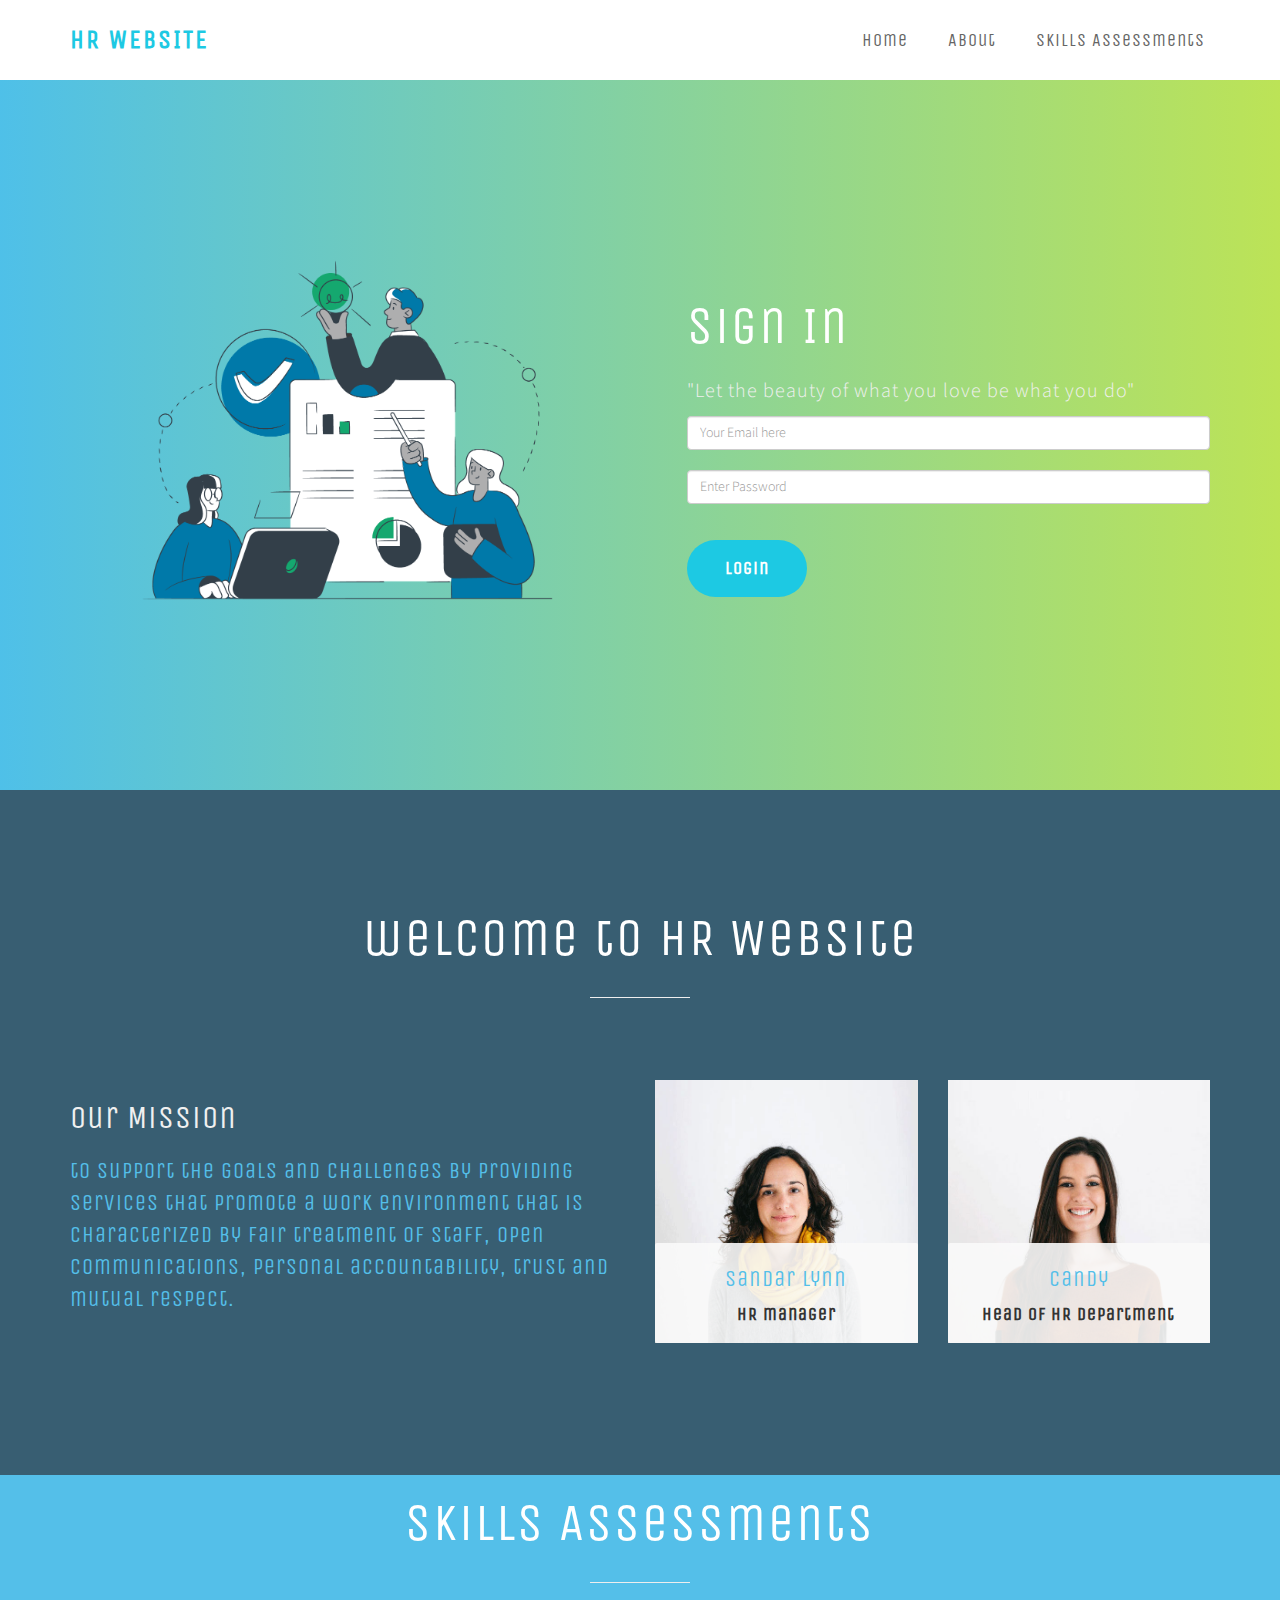
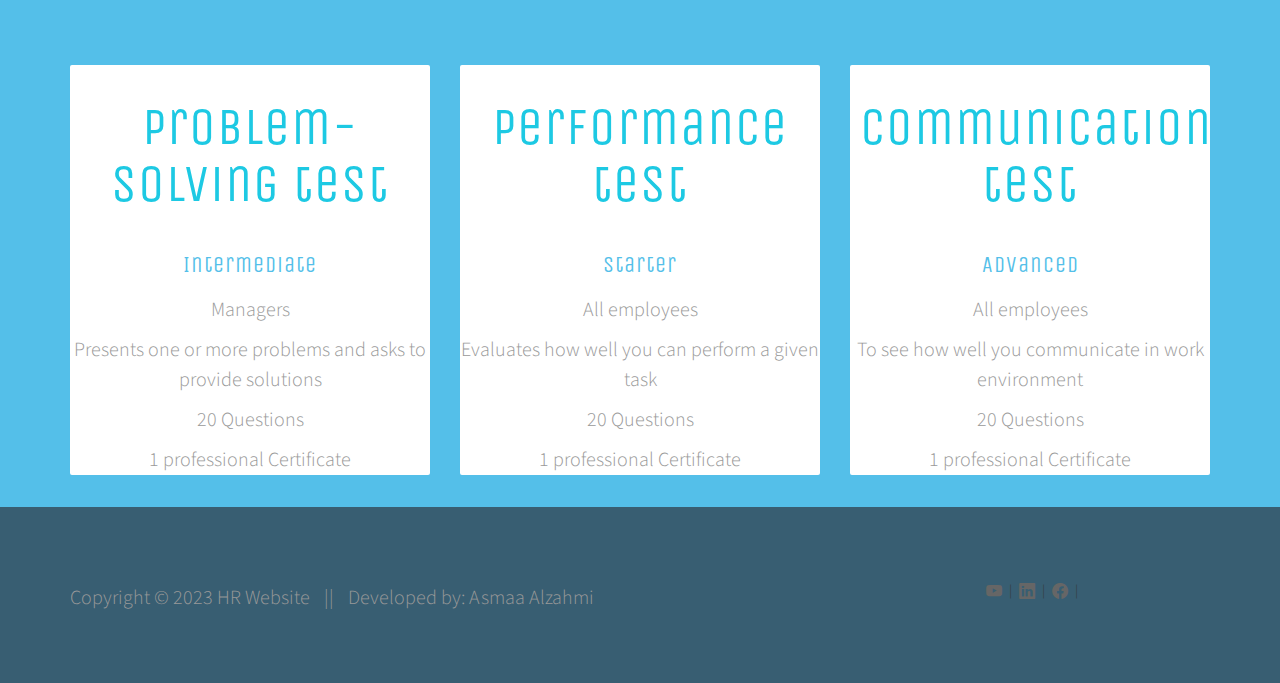
==== index.html @ 0853efd7 "Add files via upload" ====
<!DOCTYPE html>
<html lang="en">
<head>

    <meta charset="UTF-8">
    <meta http-equiv="X-UA-Compatible" content="IE=Edge">
    <meta name="description" content="">
    <meta name="keywords" content="">
    <meta name="author" content="">
    <meta name="viewport" content="width=device-width, initial-scale=1, maximum-scale=1">

    <title>Home</title>
    
    <link rel="stylesheet" href="css/bootstrap.min.css">
    <link rel="stylesheet" href="css/font-awesome.min.css">
    <link rel="stylesheet" href="https://cdn.jsdelivr.net/npm/bootstrap-icons@1.10.3/font/bootstrap-icons.css">

    <link rel="stylesheet" href="css/owl.theme.css">
    <link rel="stylesheet" href="css/owl.carousel.css">

    <link href='https://fonts.googleapis.com/css?family=Unica+One' rel='stylesheet' type='text/css'>
    <link href='https://fonts.googleapis.com/css?family=Source+Sans+Pro:400,300,700' rel='stylesheet' type='text/css'>
   
    <!-- Main css -->
    <link rel="stylesheet" href="css/style.css">

</head>
<body data-spy="scroll" data-target=".navbar-collapse" data-offset="50">


    <!-- PRE LOADER

    <div class="preloader">
        <div class="sk-spinner sk-spinner-pulse"></div>
    </div>
    -->
    <!-- Navigation Section -->

    <div class="navbar navbar-default navbar-fixed-top">
        <div class="container">

            <div class="navbar-header">
                <button class="navbar-toggle" data-toggle="collapse" data-target=".navbar-collapse">
                    <span class="icon icon-bar"></span>
                    <span class="icon icon-bar"></span>
                    <span class="icon icon-bar"></span>
                </button>
                <a href="index.html" class="navbar-brand"><span>HR</span> Website</a>
            </div>

            <div class="collapse navbar-collapse">
                <ul class="nav navbar-nav navbar-right">
                    <li><a href="#home" class="smoothScroll">Home</a></li>
                    <li><a href="#about" class="smoothScroll">About</a></li>
                    <li><a href="#skills" class="smoothScroll">Skills Assessments</a></li>
                    <!--   <li><a href="#screenshot" class="smoothScroll">FAQ</a></li> -->

                </ul>
            </div>

        </div>
    </div>


    <!-- Home Section -->

    <section id="home" class="main">
        <div class="overlay"></div>
        <div class="container">
            <div class="row">

                <div class="wow fadeInUp col-md-6 col-sm-5 col-xs-10 col-xs-offset-1 col-sm-offset-0" data-wow-delay="0.2s">
                    <img src="images/home-img.png" class="img-responsive" alt="Home">
                </div>

                <div class="col-md-6 col-sm-7 col-xs-12">
                    <div class="home-thumb">
                        <h1 class="wow fadeInUp" data-wow-delay="0.6s">Sign In</h1>

                        <p class="wow fadeInUp" data-wow-delay="0.8s">
                        <p class="wow fadeInUp" data-wow-delay="0.8s">"Let the beauty of what you love be what you do" </p>
                        <form action="#" method="post">
                            <input name="email" type="email" class="form-control" id="email" placeholder="Your Email here">
                            <br />
                            <input name="password" type="password" class="form-control" id="password" placeholder="Enter Password">
                        </form>
                        </p>

                        <a href="#pricing" class="wow fadeInUp section-btn btn btn-success smoothScroll" data-wow-delay="1s">Login</a>
                    </div>
                </div>




            </div>
        </div>
    </section>



    <!-- About Section -->

    <section id="about">
        <div class="container">
            <div class="row">

                <div class="col-md-12 col-sm-12">
                    <div class="wow bounceIn section-title">
                        <h1>welcome to HR Website</h1>
                        <hr>
                    </div>
                </div>

                <div class="wow fadeInUp col-md-6 col-sm-12" data-wow-delay="0.4s">
                    <h2>Our Mission</h2>
                    <h3 class="wow fadeInUp" data-wow-delay="0.8s">to support the goals and challenges by providing services that promote a work environment that is characterized by fair treatment of staff, open communications, personal accountability, trust and mutual respect.</h3>

                </div>

                <div class="wow fadeInUp col-md-3 col-sm-6" data-wow-delay="0.4s">
                    <div class="about-thumb">
                        <img src="images/team-img1.jpg" class="img-responsive" alt="Team">
                        <div class="about-overlay">
                            <h3>Sandar Lynn</h3>
                            <h4>HR manager</h4>
                            <ul class="social-icon">
                                <li><a href="#" class="fa fa-facebook"></a></li>
                                <li><a href="#" class="fa fa-instagram"></a></li>
                                <li><a href="#" class="fa fa-twitter"></a></li>
                            </ul>
                        </div>
                    </div>
                </div>

                <div class="wow fadeInUp col-md-3 col-sm-6" data-wow-delay="0.4s">
                    <div class="about-thumb">
                        <img src="images/team-img2.jpg" class="img-responsive" alt="Team">
                        <div class="about-overlay">
                            <h3>Candy </h3>
                            <h4>Head of HR Department</h4>
                            <ul class="social-icon">
                                <li><a href="#" class="fa fa-pinterest"></a></li>
                                <li><a href="#" class="fa fa-behance"></a></li>
                                <li><a href="#" class="fa fa-google-plus"></a></li>
                            </ul>
                        </div>
                    </div>
                </div>

            </div>
        </div>
    </section>
    <!--


                   <!-- Divider Section -->
    <!--
                   <section id="divider">
                       <div class="container">
                           <div class="row">

                               <div class="col-md-offset-2 col-md-8 col-sm-12">
                                   <h2 class="wow fadeInUp" data-wow-delay="0.4s">lorem</h2>
                                   <a href="#screenshot" class="wow fadeInUp section-btn btn btn-success smoothScroll" data-wow-delay="0.8s">Learn More</a>
                               </div>

                           </div>
                       </div>
                   </section>


        -->
    <!-- skills Section -->

    <section id="skills">
        <div class="container">
            <div class="row">

                <div class="col-md-12 col-sm-12">
                    <div class="section-title">
                        <h1>Skills Assessments</h1>
                        <hr>
                    </div>
                </div>

                <div class="wow fadeInUp col-md-4 col-sm-4" data-wow-delay="0.4s">
                    <div class="pricing-plan">
                        <div class="pricing-month">
                            <h2>Problem-solving test</h2>
                        </div>
                        <div class="pricing-title">
                            <h3>Intermediate</h3>
                        </div>
                        <p>Managers</p>
                        <p>Presents one or more problems and asks to provide solutions</p>
                        <p>20 Questions</p>
                        <p>1 professional Certificate</p>
                        <!-- <button class="btn btn-default section-btn">Register now</button> -->
                    </div>
                </div>

                <div class="wow fadeInUp col-md-4 col-sm-4" data-wow-delay="0.6s">
                    <div class="pricing-plan">
                        <div class="pricing-month">
                            <h2>Performance test</h2>
                        </div>
                        <div class="pricing-title">
                            <h3>Starter</h3>
                        </div>
                        <p>All employees</p>
                        <p>Evaluates how well you can perform a given task</p>
                        <p>20 Questions</p>
                        <p>1 professional Certificate</p>
                        <!-- <button class="btn btn-default section-btn">Register now</button> -->
                    </div>
                </div>

                <div class="wow fadeInUp col-md-4 col-sm-4" data-wow-delay="0.8s">
                    <div class="pricing-plan">
                        <div class="pricing-month">
                            <h2>Communication test</h2>
                        </div>
                        <div class="pricing-title">
                            <h3>Advanced</h3>
                        </div>
                        <p>All employees</p>
                        <p>To see how well you communicate in work environment</p>
                        <p>20 Questions</p>
                        <p>1 professional Certificate</p>
                        <!-- <button class="btn btn-default section-btn">Register now</button> -->
                    </div>
                </div>



            </div>
        </div>
    </section>



    <!-- Screenshot Section -->
    <!--
    <section id="screenshot">
        <div class="container">
            <div class="row">

                <div class="col-md-offset-2 col-md-8 col-sm-12">
                    <div class="section-title">
                        <h1>FAQ</h1>
                        <p class="wow fadeInUp" data-wow-delay="0.8s">Most Common Questions Asked By our Employees</p>
                    </div>
                </div>
         -->
    <!--
               <!-- Screenshot Owl Carousel -->
    <!--
                <div id="screenshot-carousel" class="owl-carousel">

                    <div class="item col-md-3 col-sm-3 wow fadeInUp" data-wow-delay="0.9s">
                        <div class="pricing-plan">
                            <div class="pricing-month">
                                <h2>Register in Self Assessment</h2>
                            </div>
                            <div class="pricing-title">
                                <h3>How I can register in Self Assessments?</h3>
                            </div>
                            <p>This can be done by sign in then register the course by ...</p>
                            <br />
                            <br />
                            <br />
                            <button class="btn btn-default section-btn">Read More</button>
                        </div>
                    </div>

                    <div class="item col-md-3 col-sm-3 wow fadeInUp" data-wow-delay="0.9s">
                        <div class="pricing-plan">
                            <div class="pricing-month">
                                <h2>Register in Self Assessment</h2>
                            </div>
                            <div class="pricing-title">
                                <h3>Who can register in Self Assessments?</h3>
                            </div>
                            <p>The list of courses allowed for you can be shown once you ...</p>
                            <br />
                            <br />
                            <br />

                            <button class="btn btn-default section-btn">Read More</button>
                        </div>
                    </div>

                    <div class="item col-md-3 col-sm-3 wow fadeInUp" data-wow-delay="0.9s">
                        <div class="pricing-month">
                            <h2>Total of leaves in a year</h2>
                        </div>
                        <div class="pricing-title">
                            <h3>What is the total of leaves i can take? </h3>
                        </div>
                        <p> The total of leaves are 20 day in a year. you can check your ...</p>
                        <br />
                        <br />
                        <br />

                        <button class="btn btn-default section-btn">Read More</button>
                    </div>


                    <div class="item col-md-3 col-sm-3 wow fadeInUp" data-wow-delay="0.9s">
                        <div class="pricing-month">
                            <h2>Total of leaves in a year</h2>
                        </div>
                        <div class="pricing-title">
                            <h3>What is the total of leaves i can take? </h3>
                        </div>
                        <p> The total of leaves are 20 day in a year. you can check your ...</p>
                        <br />
                        <br />
                        <br />

                        <button class="btn btn-default section-btn">Read More</button>
                    </div>
                </div>
            </div>
        </div>


    </section>

         -->

    <!-- Footer Section -->

    <footer>
        <div class="container">
            <div class="row">

                <div class="col-md-8 col-sm-6">
                    <div class="wow fadeInUp footer-copyright" data-wow-delay="0.4s">
                        <p>
                            Copyright &copy; 2023 HR Website
                            <span>||</span>
                            Developed by: Asmaa Alzahmi</a>
                        </p>

                        
                    </div>
                </div>

               
                <div class="col-md-4 col-sm-6">
                    <ul class="social-icon">
                        <li><a href="#" class="bi bi-youtube"></a>  |  </li>
                        
                        <li><a href="#" class="bi bi-linkedin"></a>  |  </li>
                       
                        <li><a href="#" class="bi bi-facebook"></a>  |  </li>
                    </ul>
                   
                   
                </div>

                <!-- <div class="col-md-4 col-sm-6">
                    <ul class="wow fadeInUp social-icon" data-wow-delay="0.8s">
                        
                        <li><a href="#" class="bi bi-youtube"></a></li>
                        <li><a href="#" class="bi bi-linkedin"></a></li>
                        <li><a href="#" class="bi bi-facebook"></a></li>
                        
                    
                    </ul>
                </div> -->

<!-- 
                
                <div class="col-md-4 col-sm-6">
                    <ul class="wow fadeInUp social-icon" data-wow-delay="0.8s">
                        <li>c</li>
                        <li><a href="#" class="bi bi-youtube"></a></li>
                        <li><a href="#" class="bi bi-linkedin"></a></li>
                        <li><a href="#" class="bi bi-facebook"></a></li>
                        
                       <li><a href="#" class="fa fa-linkedin"></a></li>
                        <li><a href="#" class="fa fa-linkedin"></a></li> 
                    </ul>
                </div> -->

            </div>
        </div>

      
    </footer>



    <!-- Back top -->

    <a href="#" class="go-top"><i class="fa fa-angle-up"></i></a>


    <!-- SCRIPTS -->
    <!--
    <script src="js/jquery.js"></script>
    <script src="js/bootstrap.min.js"></script>
    <script src="js/jquery.magnific-popup.min.js"></script>
    <script src="js/magnific-popup-options.js"></script>
    <script src="js/owl.carousel.min.js"></script>
    <script src="js/smoothscroll.js"></script>
    <script src="js/wow.min.js"></script>
    <script src="js/custom.js"></script>
    -->
</body>
</html>
---- css/style.css ----
body {
		/* background: #1c1c1c; */
    background: #385E72;
    font-family: 'Source Sans Pro', sans-serif;
    font-style: normal;
		font-weight: 300;
    padding-top: 70px;
    overflow-x: hidden;
}


/*---------------------------------------
    Typorgraphy              
-----------------------------------------*/

h1,h2,h3,h4,h5,h6,
.navbar-default, .btn {
  font-family: 'Unica One', cursive;
  font-weight: 400;
}


h1,h2,h3,h4,h5,h6 {
  font-weight: 400;
  letter-spacing: 1px;
}

h1 {
    color: #ffffff;
    font-size: 52px;
    letter-spacing: 2px;
    padding-bottom: 10px;
    margin-bottom: 0px;
}

h2 {
  color: #f0f0f0;
  font-size: 32px;
}

h3 {
  color: #54bfe9;
  font-size: 22px;
  line-height: 32px;
  padding-bottom: 4px;
}

h4 {
  font-weight: bold;
}

p {
    color: #999;
    font-size: 20px;
    font-weight: 300;
    line-height: 30px;
}

hr {
  border-bottom-color: #999;
  width: 100px;
}

.section-btn {
  background-color: #000;
  border: 2px solid transparent;
  border-radius: 100px;
  color: #ffffff;
  font-size: 18px;
  font-weight: bold;
  letter-spacing: 1px;
  padding: 14px 36px;
  margin-top: 26px;
  transition: all 0.4s ease-in-out;
}

.section-btn:hover {
  background: transparent;
  border-top-color: #ffffff;
  border-right-color: #222;
  border-bottom-color: #ffffff;
  border-left-color: #222;
  color: #ffffff;
}


/*---------------------------------------
    General               
-----------------------------------------*/

html{
  -webkit-font-smoothing: antialiased;
}

a {
  color: #1dc9e3;
  -webkit-transition: 0.5s;
  -o-transition: 0.5s;
  transition: 0.5s;
  text-decoration: none !important;
  
  
}
a:hover, a:active, a:focus {
  color: #3FF;
  outline: none;
}



* {
  -webkit-box-sizing: border-box;
  -moz-box-sizing: border-box;
  box-sizing: border-box;
}

*:before,
*:after {
  -webkit-box-sizing: border-box;
  -moz-box-sizing: border-box;
  box-sizing: border-box;
}

::-webkit-scrollbar{
  width: 8px;
  height: 8px;
}

::-webkit-scrollbar-thumb {
  cursor: pointer;
  background: #ffffff;
}

.section-title {
  position: relative;
  padding-bottom: 62px;
  text-align: center;
}

#about,
#screenshot,
#divider,
#pricing,
#newsletter {
  padding-top: 100px;
  padding-bottom: 100px;
}

#divider,
#pricing {
  text-align: center;
}


/*---------------------------------------
    Preloader section              
-----------------------------------------*/

.preloader {
  position: fixed;
  top: 0;
  left: 0;
  width: 100%;
  height: 100%;
  z-index: 99999;
  display: flex;
  flex-flow: row nowrap;
  justify-content: center;
  align-items: center;
  background: none repeat scroll 0 0 #ffffff;
}

.sk-spinner-pulse {
  width: 60px;
  height: 60px;
  background-color: #1dc9e3;
  border-radius: 100%;
  -webkit-animation: sk-pulseScaleOut 1s infinite ease-in-out;
          animation: sk-pulseScaleOut 1s infinite ease-in-out; }

@-webkit-keyframes sk-pulseScaleOut {
  0% {
    -webkit-transform: scale(0);
            transform: scale(0); }
  100% {
    -webkit-transform: scale(1);
            transform: scale(1);
    opacity: 0; } }

@keyframes sk-pulseScaleOut {
  0% {
    -webkit-transform: scale(0);
            transform: scale(0); }
  100% {
    -webkit-transform: scale(1);
            transform: scale(1);
    opacity: 0; } }



/*---------------------------------------
    Navigation section              
-----------------------------------------*/

.navbar-default {
    background: #ffffff;
    border: none;
    box-shadow: none;
    margin: 0 !important;
}

.navbar-default .navbar-brand {
  color: #1dc9e3;
  font-size: 26px;
  font-weight: bold;
  text-transform: uppercase;
  letter-spacing: 2px;
  line-height: 50px;
  margin: 0;
}

.navbar-default .navbar-brand span {
  color: #1dc9e3;
}

.navbar-default .navbar-nav li a {
    color: #656565;
    font-size: 18px;
    font-weight: 500;
    line-height: 50px;
    letter-spacing: 1px;
    -webkit-transition: all 0.4s ease-in-out;
    transition: all 0.4s ease-in-out;
    padding-right: 20px;
    padding-left: 20px;
}

.navbar-default .navbar-nav > li a:hover {
    color: #1dc9e3;
}

.navbar-default .navbar-nav > li > a:hover,
.navbar-default .navbar-nav > li > a:focus {
    color: #656565;
    background-color: transparent;
}

.navbar-default .navbar-nav > .active > a,
.navbar-default .navbar-nav > .active > a:hover,
.navbar-default .navbar-nav > .active > a:focus {
    color: #1dc9e3;
    background-color: transparent;
}

.navbar-default .navbar-toggle {
     border: none;
     padding-top: 10px;
  }

.navbar-default .navbar-toggle .icon-bar {
    border-color: transparent;
  }

.navbar-default .navbar-toggle:hover,
.navbar-default .navbar-toggle:focus { 
  background-color: transparent;
}


/*---------------------------------------
    Home section              
-----------------------------------------*/

#home {
     background: #1dc9e3 url('../images/home-bg.jpg') no-repeat; 
   
    background-size: cover;
    background-position: center center;
    color: #ffffff;
    display: -webkit-box;
    display: -webkit-flex;
     display: -ms-flexbox;
    display: flex;
    -webkit-box-align: center;
    -webkit-align-items: center;
    -ms-flex-align: center;
     align-items: center;
    height: 80vh;
    position: relative;
}

#home .overlay {
  background: #dbe647d3; /* fallback for old browsers */
  background: -webkit-linear-gradient(to left,#dbe647 , #54bfe9); /* Chrome 10-25, Safari 5.1-6 */ 
  background: linear-gradient(to left,#cee647 , #54bfe9); /* W3C, IE 10+/ Edge, Firefox 16+, Chrome 26+, Opera 12+, Safari 7+ */
  opacity: 0.9;
  position: absolute;
  width: 100%;
  height: 80vh;
  top: 0;
  left: 0;
  right: 0;
}

#home img {
  width: 100%;
  height: auto;
}

#home .home-thumb {
  padding-top: 32px;
  padding-left: 32px;
}

#home p,
#newsletter p {
  color: #f0f0f0;
  letter-spacing: 1px;
}

#home .section-btn {
  background: #1dc9e3;
}

#home .section-btn:hover {
  background: transparent !important;
}


/*---------------------------------------
   Divider section              
-----------------------------------------*/

#divider {
  background-color: #1dc9e3;
}

#divider p {
  color: #666666e5;
  font-size: 26px;
  line-height: 42px;
}


/*---------------------------------------
   About section              
-----------------------------------------*/

#about img {
  width: 100%;
}

#about .about-thumb {
  margin-bottom: 32px;
  position: relative;
  text-align: center;
}

#about .about-overlay h3 {
  padding-bottom: 0px;
}

#about .about-overlay {
  background-color: rgba(250,250,250,0.9);
  border-radius: 2px;
  position: absolute;
  bottom: 0px;
  width: 100%;
  height: 100px;
  overflow: hidden;
  transition: height 450ms;
}

#about .about-thumb:hover .about-overlay {
  height: 100%;
  background-color: #ffffff;
  color: #222;
  padding-top: 30%;
  opacity: 0.9;
}

#about .about-thumb:hover h4 {
  color: #1dc9e3;
}


/*---------------------------------------
    Screenshot section              
-----------------------------------------*/

#screenshot .col-md-3 {
  display: block;
  width: 100%;
  padding-bottom: 1rem;
}

#screenshot img {
  background-color: #ffffff;
  box-shadow: 0px 1px 2px 0px rgba(0, 0, 0, 0.15);
  border-radius: 2px;
  cursor: pointer;
  display: block;
  margin-top: 20px;
  margin-bottom: 20px;
  position: relative;
  top: 0px;
  transition: all 0.4s ease-in-out;
}

#screenshot img:hover {
  box-shadow: 0px 16px 22px 0px rgba(0, 0, 0, 0.3);
  top: -6px;
}

.mfp-with-zoom .mfp-container,
.mfp-with-zoom.mfp-bg {
  opacity: 0;
  /* ideally, transition speed should match zoom duration */
  -webkit-transition: all 0.3s ease-out;
  -moz-transition: all 0.3s ease-out;
  -o-transition: all 0.3s ease-out;
  transition: all 0.3s ease-out;
}

.mfp-with-zoom.mfp-ready .mfp-container {
  opacity: 1;
}

.mfp-with-zoom.mfp-ready.mfp-bg {
  opacity: 0.8;
}

.mfp-with-zoom.mfp-removing .mfp-container,
.mfp-with-zoom.mfp-removing.mfp-bg {
  opacity: 0;
}


/*---------------------------------------
   Pricing section         
-----------------------------------------*/

#skills {
  background: #54bfe9;
  text-align: center;
}

#skills .pricing-plan {
  background-color: #ffffff;
  border-radius: 2px;
  margin-bottom: 32px;
}

#skills .pricing-plan .pricing-month {
  padding: 14px 10px 6px 10px;
}

#skills .pricing-plan .pricing-month h2 {
  font-size: 52px;
  color: #1dc9e3;
}

#skills .pricing-plan .section-btn {
  background: #1dc9e3;
  position: relative;
  top: 20px;
}

#skills .pricing-plan .section-btn:hover {
  background-color: #ffffff;
  color: #222;
}


/*---------------------------------------
    Newsletter section              
-----------------------------------------*/

#newsletter {
    background: #535bd4 url('../images/newsletter-bg.jpg') no-repeat;
    background-size: cover;
    background-position: center center;
    color: #ffffff;
    position: relative;
}

#newsletter .overlay {
  background: #1dc9e3;
  opacity: 0.9;
  position: absolute;
  width: 100%;
  height: 100%;
  top: 0;
  left: 0;
  right: 0;
}

#newsletter .form-control {
  background-color: transparent;
  border: none;
  border-bottom: 3px solid #eee;
  border-radius: 0px;
  box-shadow: none;
  color: #ffffff;
  font-size: 20px;
  font-weight: 400;
  height: 50px;
  transition: all 0.4s ease-in-out;
  margin-bottom: 20px;
}

#newsletter .form-control:focus {
  border-color: #ffffff;
}

#newsletter input[type="submit"] {
  background-color: #ffffff;
  border-radius: 100px;
  border: 3px solid #ffffff;
  color: #1dc9e3;
  font-size: 17px;
  font-weight: 400;
  letter-spacing: 1px;
  text-transform: uppercase;
  height: 55px;
}

#newsletter input[type="submit"]:hover {
  background-color: transparent;
  color: #ffffff;
}

#newsletter .form-control::-moz-placeholder {
  color: #ffffff;
  opacity: 1;
}

#newsletter .form-control:-ms-input-placeholder {
  color: #ffffff;
}

#newsletter .form-control::-webkit-input-placeholder {
  color: #ffffff;
}


/*---------------------------------------
   Footer section              
-----------------------------------------*/

footer {
  padding-top: 60px;
  padding-bottom: 60px;
}

footer span {
  padding-right: 10px;
  padding-left: 10px;
}

footer p {
  padding-top: 16px;
}



/*---------------------------------------
   Modal Contact           
-----------------------------------------*/

.modal-dialog .modal-content {
  background-color: #535bd4;
  border: none;
  border-radius: 2px;
  text-align: center;
  padding: 100px 50px 80px 50px;
  position: relative;
  overflow: hidden;
}

.btn:focus {
  outline: none;
}

.modal-header {
  border-bottom: 0px;
}

.modal-dialog .close {
  color: #ffffff;
  font-size: 45px;
  font-weight: 300;
  text-shadow: none;
  opacity: 1;
  position: absolute;
  top: 40px;
  right: 40px;
  border-radius: 100px;
  width: 30px;
  height: 30px;
  line-height: 30px;
  text-align: center;
}

.modal-dialog .close:focus {
  outline: none;
}

.modal-dialog .modal-title {
  color: #ffffff;
}

.modal-dialog form {
  padding: 20px;
}

.modal-dialog form input {
  height: 50px;
}

.modal-dialog .form-control {
  background: transparent;
  border: 1px solid #f0f0f0;
  border-radius: 0px;
  box-shadow: none;
  color: #ffffff;
  font-size: 20px;
  margin-bottom: 20px;
  transition: all 0.4s ease-in-out;
}

.modal-dialog .form-control:focus {
  border-top-color: transparent;
  border-right-color: transparent;
  border-left-color: transparent;
  border-bottom-color: #ffffff;
}

.modal-dialog form input[type="submit"] {
  background: #1dc9e3;
  border: 3px solid transparent;
  border-radius: 100px;
  font-weight: 400;
  letter-spacing: 1px;
  color: #ffffff;
  text-transform: uppercase;
  margin-top: 30px;
}

.modal-dialog form input[type="submit"]:hover {
  background: transparent;
  border-color: #1dc9e3;
  color: #ffffff;
}

.modal-dialog .form-control::-moz-placeholder {
  color: #ffffff;
  opacity: 1;
}
.modal-dialog .form-control:-ms-input-placeholder {
  color: #ffffff;
}
.modal-dialog .form-control::-webkit-input-placeholder {
  color: #ffffff;
}

.modal.fade .modal-dialog{
  -webkit-perspective: 1300px;
     -moz-perspective: 1300px;
          perspective: 1300px;
}

.modal.fade .modal-content{
  -webkit-transform-style: preserve-3d;
     -moz-transform-style: preserve-3d;
          transform-style: preserve-3d;
  -webkit-transform: translateZ(-3000px) rotateY(90deg);
     -moz-transform: translateZ(-3000px) rotateY(90deg);
      -ms-transform: translateZ(-3000px) rotateY(90deg);
          transform: translateZ(-3000px) rotateY(90deg);
  opacity: 0;
}

.modal.fade.in .modal-content{
    -webkit-animation: slit .7s forwards ease-out;
    -moz-animation: slit .7s forwards ease-out;
    animation: slit .7s forwards ease-out;
}

@-webkit-keyframes slit {
  50% { -webkit-transform: translateZ(-250px) rotateY(60deg); opacity: .5; -webkit-animation-timing-function: ease-out;}
  100% { -webkit-transform: translateZ(0) rotateY(0deg); opacity: 1; }
}

@-moz-keyframes slit {
  50% { -moz-transform: translateZ(-250px) rotateY(60deg); opacity: .5; -moz-animation-timing-function: ease-out;}
  100% { -moz-transform: translateZ(0) rotateY(0deg); opacity: 1; }
}

@keyframes slit {
  50% { transform: translateZ(-250px) rotateY(60deg); opacity: 1; animation-timing-function: ease-in;}
  100% { transform: translateZ(0) rotateY(0deg); opacity: 1; }
}


/*---------------------------------------
   Social icon             
-----------------------------------------*/

.social-icon {
    position: relative;
    padding: 0;
    margin: 0;
    text-align: center;
}

.social-icon li {
    display: inline-block;
    list-style: none;
}

.social-icon li a {
    color: #666;
    border-radius: 100px;
    cursor: pointer;
    font-size: 16px;
    text-decoration: none;
    transition: all 0.4s ease-in-out;
    width: 50px;
    height: 50px;
    line-height: 50px;
    text-align: center;
    vertical-align: middle;
    position: relative;
    top: 0px;
    margin: 10px 4px 0px 4px;
}

.social-icon li a:hover {
    background: #1dc9e3;
    color: #ffffff;
    top: -5px;
}


/*---------------------------------------
   Back top         
-----------------------------------------*/

.go-top {
  background-color: #ffffff;
  box-shadow: 1px 1.732px 12px 0px rgba( 0, 0, 0, .14 ), 1px 1.732px 3px 0px rgba( 0, 0, 0, .12 );
  border-radius: 100px;
  transition : all 1s ease;
  bottom: 2em;
  right: 2em;
  color: #333;
  font-size: 22px;
  display: none;
  position: fixed;
  text-decoration: none;
  width: 35px;
  height: 35px;
  line-height: 30px;
  text-align: center;
}

.go-top:hover {
    background: #535bd4;
    color: #ffffff;
}


/*---------------------------------------
   Mobile Responsive         
-----------------------------------------*/
@media (max-width: 1200px) {
  .container {
	width: 100%;
  }
}

@media (max-width: 980px) {

  h1 {
    font-size: 38px;
  }
  
  .section-btn {
    padding: 10px 34px 12px;
  }

  #home, #home .overlay {
    height: 60vh;
  }

  #home .home-thumb {
    padding-top: 0px;
  }

  #about {
    text-align: center;
  }

  #about .about-thumb {
    margin-top: 62px;
  }

}

@media (max-width: 768px) {

  h1 {
    font-size: 28px;
  }

  .section-title {
    padding-bottom: 32px;
  }

  #about, #divider,
  #screenshot,
  #pricing, #newsletter {
    padding-top: 60px;
    padding-bottom: 60px;
  }

}

@media (max-width: 767px) {

   body {
    padding-top: 0px;
    text-align: center;
  }

  .navbar-default {
    text-align: center;
    padding-top: 0px;
  }

  .navbar-default .navbar-brand {
    line-height: 20px;
  }

  .navbar-default .navbar-nav li a {
    line-height: 25px;
  }

  #home, #home .overlay {
    height: 100vh;
  }

  #home img {
    position: relative;
    display: inline-block;
  }

  #home .home-thumb {
    padding-top: 32px;
    padding-left: 0px;
  }

  #pricing .pricing-plan {
    margin-bottom: 62px;
  }

}

@media (max-width: 650px) {

  h1 {
    font-size: 28px;
  }

  h2 {
    font-size: 24px;
  }

  h3 {
    font-size: 18px;
  }

  p {
    font-size: 16px;
  }

}
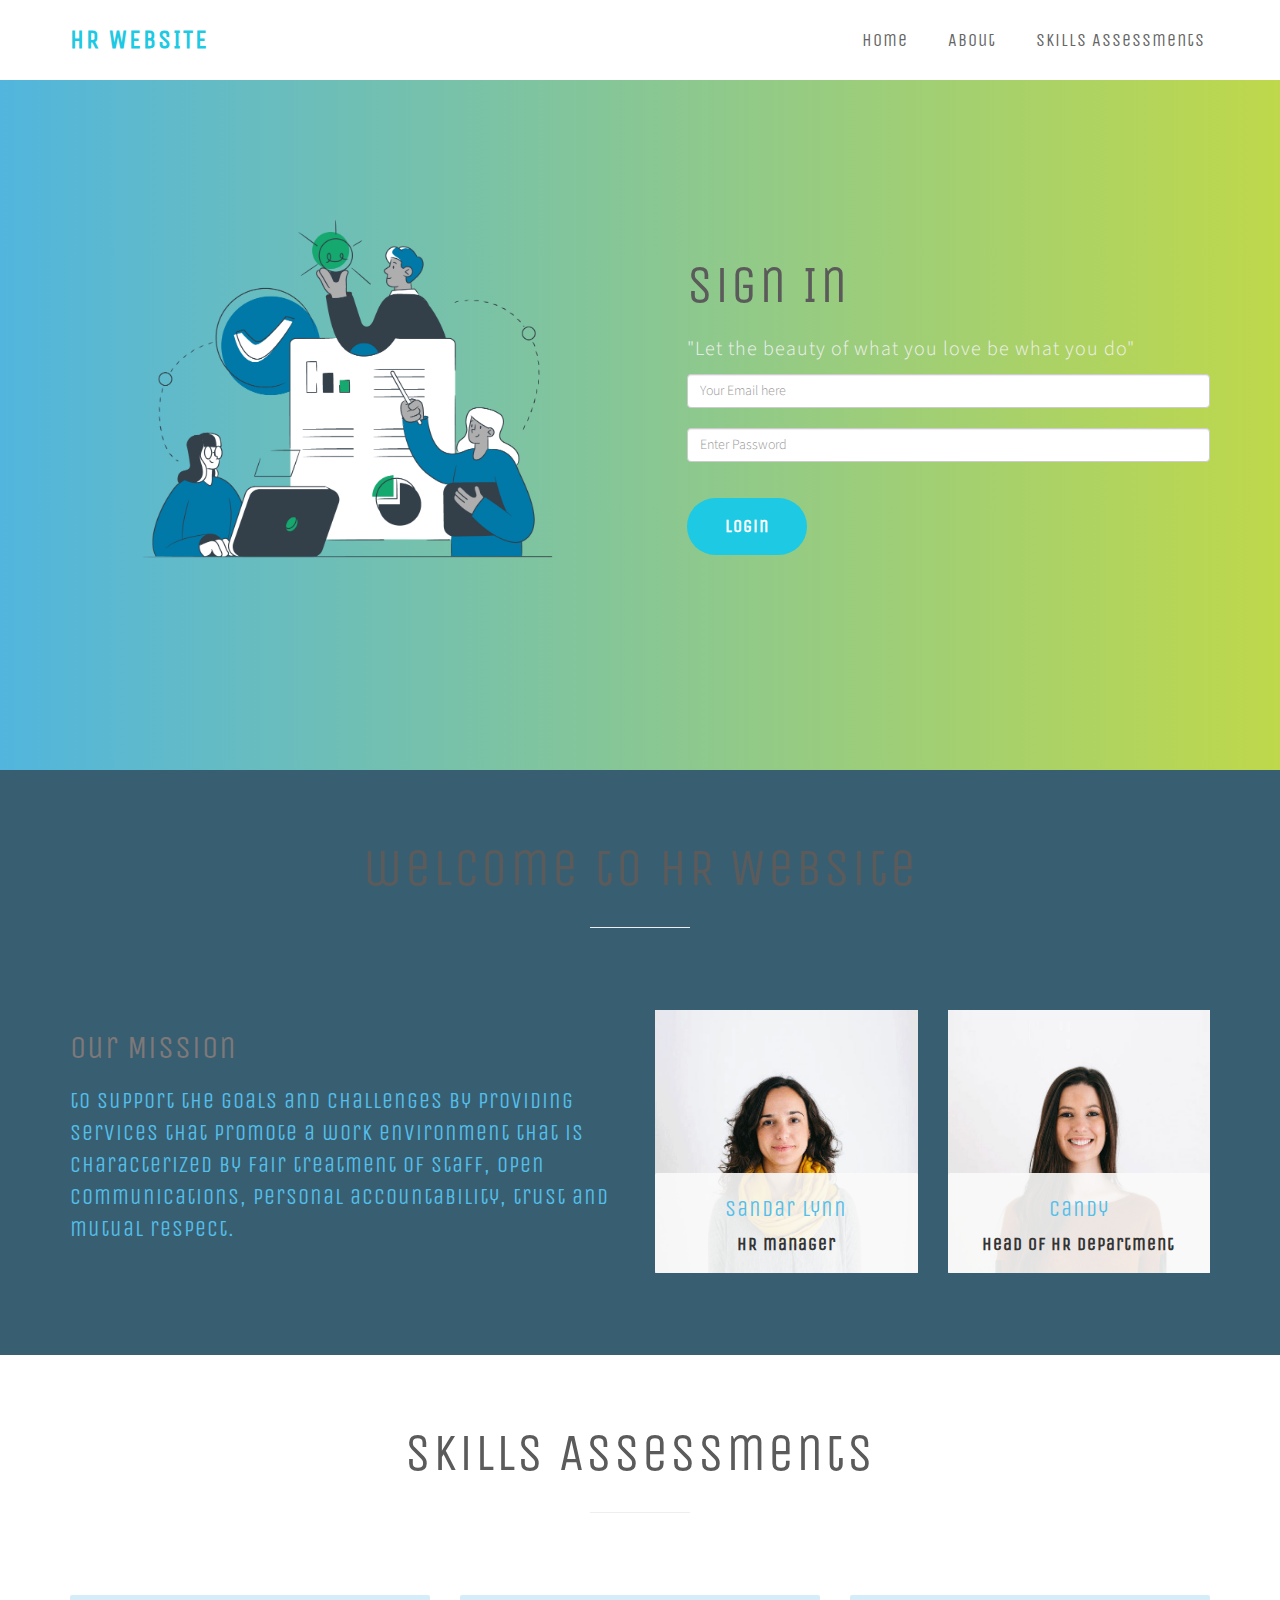
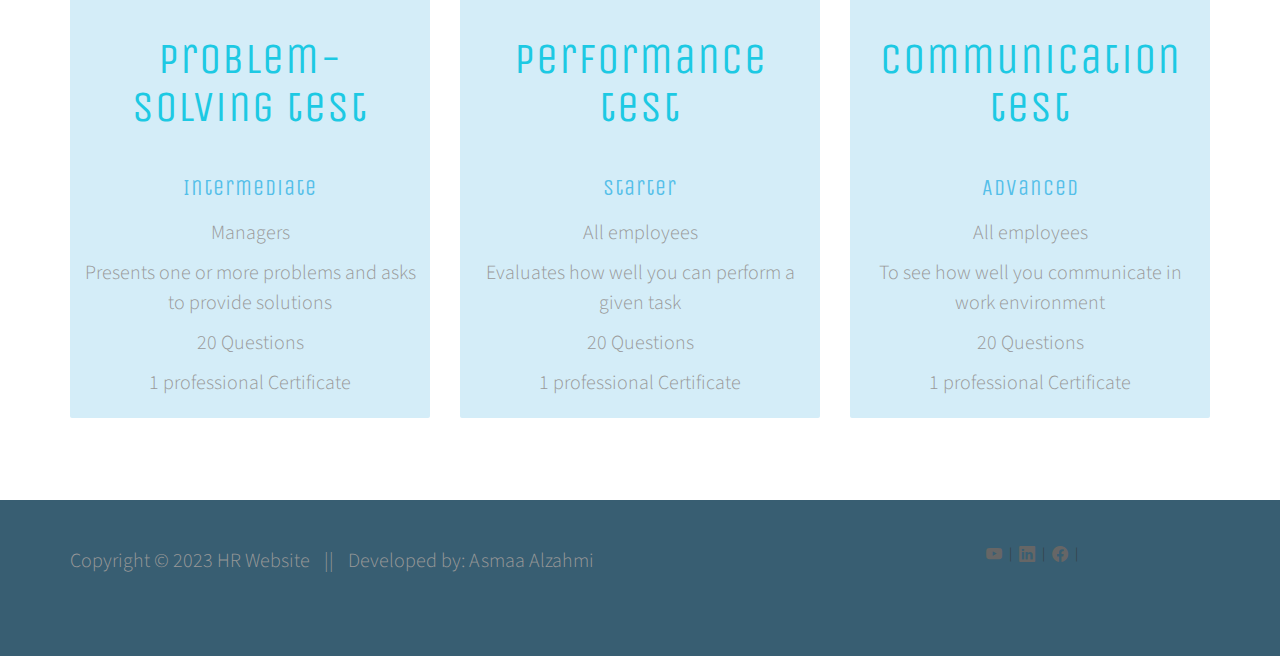
==== commit 3c5b40c0: "Add files via upload" ====
--- a/index.html
+++ b/index.html
@@ -12,7 +12,7 @@
     <title>Home</title>
     
     <link rel="stylesheet" href="css/bootstrap.min.css">
-    <link rel="stylesheet" href="css/font-awesome.min.css">
+    <!-- <link rel="stylesheet" href="css/font-awesome.min.css"> -->
     <link rel="stylesheet" href="https://cdn.jsdelivr.net/npm/bootstrap-icons@1.10.3/font/bootstrap-icons.css">
 
     <link rel="stylesheet" href="css/owl.theme.css">
@@ -28,12 +28,7 @@
 <body data-spy="scroll" data-target=".navbar-collapse" data-offset="50">
 
 
-    <!-- PRE LOADER
-
-    <div class="preloader">
-        <div class="sk-spinner sk-spinner-pulse"></div>
-    </div>
-    -->
+   
     <!-- Navigation Section -->
 
     <div class="navbar navbar-default navbar-fixed-top">
@@ -53,7 +48,7 @@
                     <li><a href="#home" class="smoothScroll">Home</a></li>
                     <li><a href="#about" class="smoothScroll">About</a></li>
                     <li><a href="#skills" class="smoothScroll">Skills Assessments</a></li>
-                    <!--   <li><a href="#screenshot" class="smoothScroll">FAQ</a></li> -->
+                    
 
                 </ul>
             </div>
@@ -67,8 +62,10 @@
     <section id="home" class="main">
         <div class="overlay"></div>
         <div class="container">
-            <div class="row">
-
+           
+        
+            <div class="row">
+                
                 <div class="wow fadeInUp col-md-6 col-sm-5 col-xs-10 col-xs-offset-1 col-sm-offset-0" data-wow-delay="0.2s">
                     <img src="images/home-img.png" class="img-responsive" alt="Home">
                 </div>
@@ -87,10 +84,18 @@
                         </p>
 
                         <a href="#pricing" class="wow fadeInUp section-btn btn btn-success smoothScroll" data-wow-delay="1s">Login</a>
-                    </div>
-                </div>
-
-
+                  
+                        <br>
+                        <br>
+                        <br>
+                        <br>
+                      </div>
+                </div>
+
+<br>
+<br>
+<br>
+<br>
 
 
             </div>
@@ -154,23 +159,7 @@
     <!--
 
 
-                   <!-- Divider Section -->
-    <!--
-                   <section id="divider">
-                       <div class="container">
-                           <div class="row">
-
-                               <div class="col-md-offset-2 col-md-8 col-sm-12">
-                                   <h2 class="wow fadeInUp" data-wow-delay="0.4s">lorem</h2>
-                                   <a href="#screenshot" class="wow fadeInUp section-btn btn btn-success smoothScroll" data-wow-delay="0.8s">Learn More</a>
-                               </div>
-
-                           </div>
-                       </div>
-                   </section>
-
-
-        -->
+                 
     <!-- skills Section -->
 
     <section id="skills">
@@ -238,97 +227,6 @@
         </div>
     </section>
 
-
-
-    <!-- Screenshot Section -->
-    <!--
-    <section id="screenshot">
-        <div class="container">
-            <div class="row">
-
-                <div class="col-md-offset-2 col-md-8 col-sm-12">
-                    <div class="section-title">
-                        <h1>FAQ</h1>
-                        <p class="wow fadeInUp" data-wow-delay="0.8s">Most Common Questions Asked By our Employees</p>
-                    </div>
-                </div>
-         -->
-    <!--
-               <!-- Screenshot Owl Carousel -->
-    <!--
-                <div id="screenshot-carousel" class="owl-carousel">
-
-                    <div class="item col-md-3 col-sm-3 wow fadeInUp" data-wow-delay="0.9s">
-                        <div class="pricing-plan">
-                            <div class="pricing-month">
-                                <h2>Register in Self Assessment</h2>
-                            </div>
-                            <div class="pricing-title">
-                                <h3>How I can register in Self Assessments?</h3>
-                            </div>
-                            <p>This can be done by sign in then register the course by ...</p>
-                            <br />
-                            <br />
-                            <br />
-                            <button class="btn btn-default section-btn">Read More</button>
-                        </div>
-                    </div>
-
-                    <div class="item col-md-3 col-sm-3 wow fadeInUp" data-wow-delay="0.9s">
-                        <div class="pricing-plan">
-                            <div class="pricing-month">
-                                <h2>Register in Self Assessment</h2>
-                            </div>
-                            <div class="pricing-title">
-                                <h3>Who can register in Self Assessments?</h3>
-                            </div>
-                            <p>The list of courses allowed for you can be shown once you ...</p>
-                            <br />
-                            <br />
-                            <br />
-
-                            <button class="btn btn-default section-btn">Read More</button>
-                        </div>
-                    </div>
-
-                    <div class="item col-md-3 col-sm-3 wow fadeInUp" data-wow-delay="0.9s">
-                        <div class="pricing-month">
-                            <h2>Total of leaves in a year</h2>
-                        </div>
-                        <div class="pricing-title">
-                            <h3>What is the total of leaves i can take? </h3>
-                        </div>
-                        <p> The total of leaves are 20 day in a year. you can check your ...</p>
-                        <br />
-                        <br />
-                        <br />
-
-                        <button class="btn btn-default section-btn">Read More</button>
-                    </div>
-
-
-                    <div class="item col-md-3 col-sm-3 wow fadeInUp" data-wow-delay="0.9s">
-                        <div class="pricing-month">
-                            <h2>Total of leaves in a year</h2>
-                        </div>
-                        <div class="pricing-title">
-                            <h3>What is the total of leaves i can take? </h3>
-                        </div>
-                        <p> The total of leaves are 20 day in a year. you can check your ...</p>
-                        <br />
-                        <br />
-                        <br />
-
-                        <button class="btn btn-default section-btn">Read More</button>
-                    </div>
-                </div>
-            </div>
-        </div>
-
-
-    </section>
-
-         -->
 
     <!-- Footer Section -->
 
@@ -359,37 +257,9 @@
                     </ul>
                    
                    
-                </div>
-
-                <!-- <div class="col-md-4 col-sm-6">
-                    <ul class="wow fadeInUp social-icon" data-wow-delay="0.8s">
-                        
-                        <li><a href="#" class="bi bi-youtube"></a></li>
-                        <li><a href="#" class="bi bi-linkedin"></a></li>
-                        <li><a href="#" class="bi bi-facebook"></a></li>
-                        
-                    
-                    </ul>
-                </div> -->
-
-<!-- 
-                
-                <div class="col-md-4 col-sm-6">
-                    <ul class="wow fadeInUp social-icon" data-wow-delay="0.8s">
-                        <li>c</li>
-                        <li><a href="#" class="bi bi-youtube"></a></li>
-                        <li><a href="#" class="bi bi-linkedin"></a></li>
-                        <li><a href="#" class="bi bi-facebook"></a></li>
-                        
-                       <li><a href="#" class="fa fa-linkedin"></a></li>
-                        <li><a href="#" class="fa fa-linkedin"></a></li> 
-                    </ul>
-                </div> -->
-
-            </div>
-        </div>
-
-      
+                </div>         
+            </div>
+        </div>
     </footer>
 
 
--- a/css/style.css
+++ b/css/style.css
@@ -6,7 +6,7 @@
     font-family: 'Source Sans Pro', sans-serif;
     font-style: normal;
 		font-weight: 300;
-    padding-top: 70px;
+    padding-top: 20px;
     overflow-x: hidden;
 }
 
@@ -28,7 +28,7 @@
 }
 
 h1 {
-    color: #ffffff;
+    color: #5c5b5b;
     font-size: 52px;
     letter-spacing: 2px;
     padding-bottom: 10px;
@@ -36,7 +36,7 @@
 }
 
 h2 {
-  color: #f0f0f0;
+  color: #7e7878;
   font-size: 32px;
 }
 
@@ -139,65 +139,17 @@
   text-align: center;
 }
 
-#about,
-#screenshot,
-#divider,
-#pricing,
-#newsletter {
-  padding-top: 100px;
-  padding-bottom: 100px;
+body,
+#skills,
+footer,section{
+  padding-top: 50px;
+  padding-bottom: 50px;
 }
 
 #divider,
 #pricing {
   text-align: center;
 }
-
-
-/*---------------------------------------
-    Preloader section              
------------------------------------------*/
-
-.preloader {
-  position: fixed;
-  top: 0;
-  left: 0;
-  width: 100%;
-  height: 100%;
-  z-index: 99999;
-  display: flex;
-  flex-flow: row nowrap;
-  justify-content: center;
-  align-items: center;
-  background: none repeat scroll 0 0 #ffffff;
-}
-
-.sk-spinner-pulse {
-  width: 60px;
-  height: 60px;
-  background-color: #1dc9e3;
-  border-radius: 100%;
-  -webkit-animation: sk-pulseScaleOut 1s infinite ease-in-out;
-          animation: sk-pulseScaleOut 1s infinite ease-in-out; }
-
-@-webkit-keyframes sk-pulseScaleOut {
-  0% {
-    -webkit-transform: scale(0);
-            transform: scale(0); }
-  100% {
-    -webkit-transform: scale(1);
-            transform: scale(1);
-    opacity: 0; } }
-
-@keyframes sk-pulseScaleOut {
-  0% {
-    -webkit-transform: scale(0);
-            transform: scale(0); }
-  100% {
-    -webkit-transform: scale(1);
-            transform: scale(1);
-    opacity: 0; } }
-
 
 
 /*---------------------------------------
@@ -274,7 +226,7 @@
 -----------------------------------------*/
 
 #home {
-     background: #1dc9e3 url('../images/home-bg.jpg') no-repeat; 
+     /* background: #1dc9e3 url('../images/home-img.png') no-repeat;  */
    
     background-size: cover;
     background-position: center center;
@@ -302,6 +254,8 @@
   top: 0;
   left: 0;
   right: 0;
+  background-repeat: no-repeat;
+  background-size: cover;
 }
 
 #home img {
@@ -314,8 +268,8 @@
   padding-left: 32px;
 }
 
-#home p,
-#newsletter p {
+#home p
+ {
   color: #f0f0f0;
   letter-spacing: 1px;
 }
@@ -443,22 +397,23 @@
 -----------------------------------------*/
 
 #skills {
-  background: #54bfe9;
+  background: #ffffff;
   text-align: center;
 }
 
 #skills .pricing-plan {
-  background-color: #ffffff;
+  background-color: #d4edf8;;
   border-radius: 2px;
   margin-bottom: 32px;
+  padding: 10px;
 }
 
 #skills .pricing-plan .pricing-month {
-  padding: 14px 10px 6px 10px;
+  padding: 10px 10px 10px 10px;
 }
 
 #skills .pricing-plan .pricing-month h2 {
-  font-size: 52px;
+  font-size: 44px;
   color: #1dc9e3;
 }
 
@@ -469,81 +424,12 @@
 }
 
 #skills .pricing-plan .section-btn:hover {
-  background-color: #ffffff;
+  background-color: #ddd4d4;
   color: #222;
 }
 
 
-/*---------------------------------------
-    Newsletter section              
------------------------------------------*/
-
-#newsletter {
-    background: #535bd4 url('../images/newsletter-bg.jpg') no-repeat;
-    background-size: cover;
-    background-position: center center;
-    color: #ffffff;
-    position: relative;
-}
-
-#newsletter .overlay {
-  background: #1dc9e3;
-  opacity: 0.9;
-  position: absolute;
-  width: 100%;
-  height: 100%;
-  top: 0;
-  left: 0;
-  right: 0;
-}
-
-#newsletter .form-control {
-  background-color: transparent;
-  border: none;
-  border-bottom: 3px solid #eee;
-  border-radius: 0px;
-  box-shadow: none;
-  color: #ffffff;
-  font-size: 20px;
-  font-weight: 400;
-  height: 50px;
-  transition: all 0.4s ease-in-out;
-  margin-bottom: 20px;
-}
-
-#newsletter .form-control:focus {
-  border-color: #ffffff;
-}
-
-#newsletter input[type="submit"] {
-  background-color: #ffffff;
-  border-radius: 100px;
-  border: 3px solid #ffffff;
-  color: #1dc9e3;
-  font-size: 17px;
-  font-weight: 400;
-  letter-spacing: 1px;
-  text-transform: uppercase;
-  height: 55px;
-}
-
-#newsletter input[type="submit"]:hover {
-  background-color: transparent;
-  color: #ffffff;
-}
-
-#newsletter .form-control::-moz-placeholder {
-  color: #ffffff;
-  opacity: 1;
-}
-
-#newsletter .form-control:-ms-input-placeholder {
-  color: #ffffff;
-}
-
-#newsletter .form-control::-webkit-input-placeholder {
-  color: #ffffff;
-}
+
 
 
 /*---------------------------------------
@@ -551,8 +437,8 @@
 -----------------------------------------*/
 
 footer {
-  padding-top: 60px;
-  padding-bottom: 60px;
+  padding-top: 30px;
+  padding-bottom: 20px;
 }
 
 footer span {
@@ -820,9 +706,7 @@
     padding-bottom: 32px;
   }
 
-  #about, #divider,
-  #screenshot,
-  #pricing, #newsletter {
+  #container {
     padding-top: 60px;
     padding-bottom: 60px;
   }
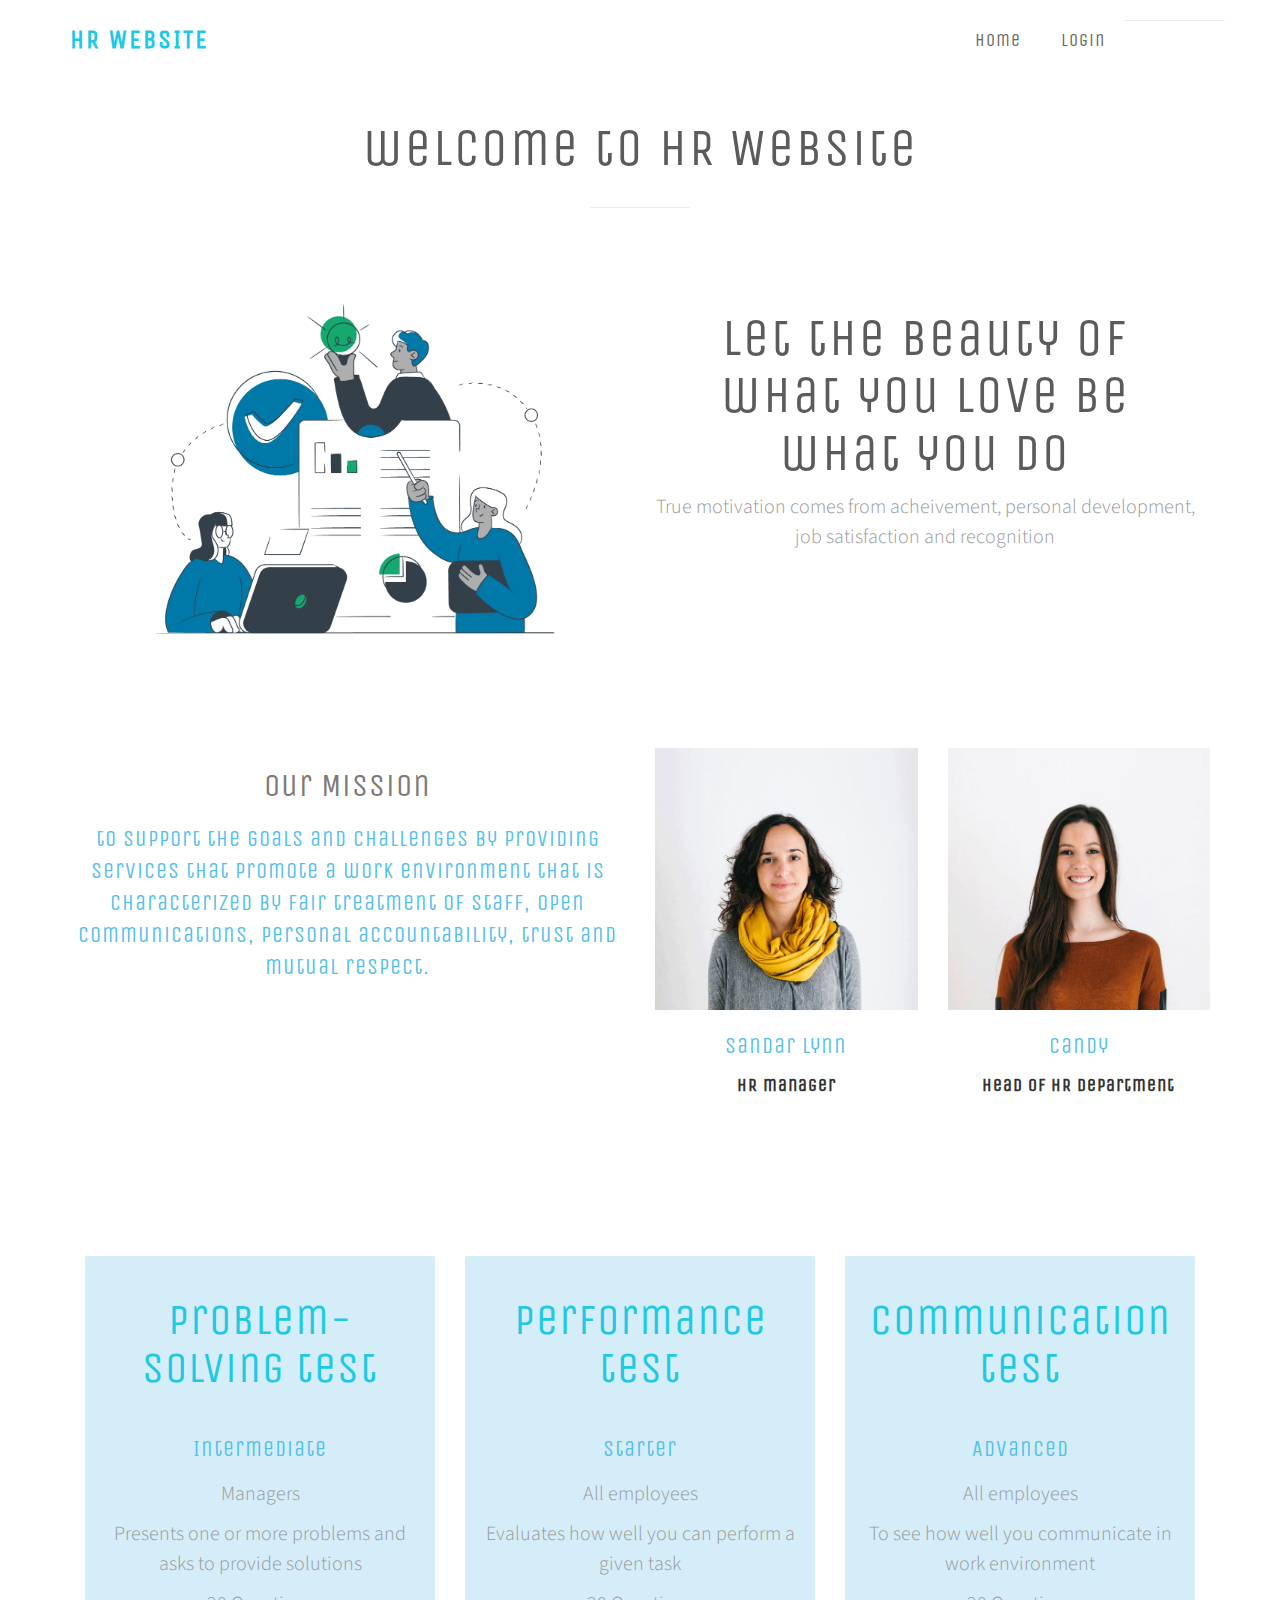
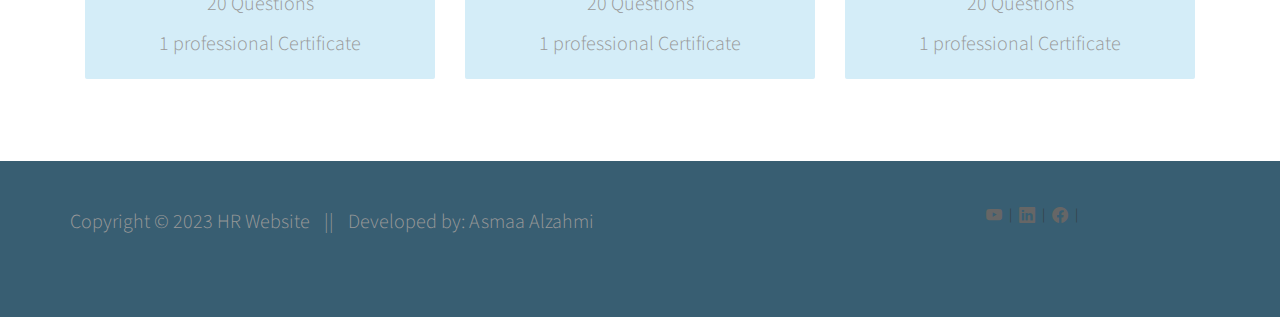
==== commit 86bf7077: "Add files via upload" ====
--- a/index.html
+++ b/index.html
@@ -11,26 +11,25 @@
 
     <title>Home</title>
     
-    <link rel="stylesheet" href="css/bootstrap.min.css">
-    <!-- <link rel="stylesheet" href="css/font-awesome.min.css"> -->
+    <link rel="stylesheet" href="../css/bootstrap.min.css">
+    <!-- <link rel="stylesheet" href="../css/font-awesome.min.css"> -->
     <link rel="stylesheet" href="https://cdn.jsdelivr.net/npm/bootstrap-icons@1.10.3/font/bootstrap-icons.css">
 
-    <link rel="stylesheet" href="css/owl.theme.css">
-    <link rel="stylesheet" href="css/owl.carousel.css">
+    <link rel="stylesheet" href="../css/owl.theme.css">
+    <link rel="stylesheet" href="../css/owl.carousel.css">
 
     <link href='https://fonts.googleapis.com/css?family=Unica+One' rel='stylesheet' type='text/css'>
     <link href='https://fonts.googleapis.com/css?family=Source+Sans+Pro:400,300,700' rel='stylesheet' type='text/css'>
-   
+    <link rel="stylesheet" href="https://maxcdn.bootstrapcdn.com/bootstrap/3.2.0/css/bootstrap.min.css">
     <!-- Main css -->
-    <link rel="stylesheet" href="css/style.css">
+    <link rel="stylesheet" href="../css/style.css">
+    <!-- linked CSS -->
+    <link rel="stylesheet" href="../styles/signup.css">
+
 
 </head>
-<body data-spy="scroll" data-target=".navbar-collapse" data-offset="50">
-
-
-   
     <!-- Navigation Section -->
-
+<header>
     <div class="navbar navbar-default navbar-fixed-top">
         <div class="container">
 
@@ -45,240 +44,243 @@
 
             <div class="collapse navbar-collapse">
                 <ul class="nav navbar-nav navbar-right">
-                    <li><a href="#home" class="smoothScroll">Home</a></li>
-                    <li><a href="#about" class="smoothScroll">About</a></li>
-                    <li><a href="#skills" class="smoothScroll">Skills Assessments</a></li>
-                    
+                    <li><a href="index.html" class="smoothScroll">Home</a></li>
+                    <li><a href="/pages/login.html" class="smoothScroll">Login</a></li>
+                    <!-- <li><a href="#skills" class="smoothScroll">Skills Assessments</a></li> -->
+                   <hr>
 
                 </ul>
             </div>
 
         </div>
     </div>
-
-
-    <!-- Home Section -->
-
-    <section id="home" class="main">
-        <div class="overlay"></div>
-        <div class="container">
-           
-        
+    
+</header>
+
+
+    
+<body >
+        <!-- ____________________________start of the secton___________________________________ -->
+     <!-- Section -->
+
+     <section id="skills">
+        <div class="container">
             <div class="row">
-                
-                <div class="wow fadeInUp col-md-6 col-sm-5 col-xs-10 col-xs-offset-1 col-sm-offset-0" data-wow-delay="0.2s">
-                    <img src="images/home-img.png" class="img-responsive" alt="Home">
-                </div>
-
-                <div class="col-md-6 col-sm-7 col-xs-12">
-                    <div class="home-thumb">
-                        <h1 class="wow fadeInUp" data-wow-delay="0.6s">Sign In</h1>
-
-                        <p class="wow fadeInUp" data-wow-delay="0.8s">
-                        <p class="wow fadeInUp" data-wow-delay="0.8s">"Let the beauty of what you love be what you do" </p>
-                        <form action="#" method="post">
-                            <input name="email" type="email" class="form-control" id="email" placeholder="Your Email here">
-                            <br />
-                            <input name="password" type="password" class="form-control" id="password" placeholder="Enter Password">
-                        </form>
-                        </p>
-
-                        <a href="#pricing" class="wow fadeInUp section-btn btn btn-success smoothScroll" data-wow-delay="1s">Login</a>
-                  
-                        <br>
-                        <br>
-                        <br>
-                        <br>
-                      </div>
-                </div>
-
-<br>
-<br>
-<br>
-<br>
-
-
-            </div>
-        </div>
-    </section>
-
-
-
-    <!-- About Section -->
-
-    <section id="about">
-        <div class="container">
-            <div class="row">
-
                 <div class="col-md-12 col-sm-12">
                     <div class="wow bounceIn section-title">
                         <h1>welcome to HR Website</h1>
                         <hr>
                     </div>
                 </div>
-
-                <div class="wow fadeInUp col-md-6 col-sm-12" data-wow-delay="0.4s">
-                    <h2>Our Mission</h2>
-                    <h3 class="wow fadeInUp" data-wow-delay="0.8s">to support the goals and challenges by providing services that promote a work environment that is characterized by fair treatment of staff, open communications, personal accountability, trust and mutual respect.</h3>
-
-                </div>
-
-                <div class="wow fadeInUp col-md-3 col-sm-6" data-wow-delay="0.4s">
-                    <div class="about-thumb">
-                        <img src="images/team-img1.jpg" class="img-responsive" alt="Team">
-                        <div class="about-overlay">
-                            <h3>Sandar Lynn</h3>
-                            <h4>HR manager</h4>
-                            <ul class="social-icon">
-                                <li><a href="#" class="fa fa-facebook"></a></li>
-                                <li><a href="#" class="fa fa-instagram"></a></li>
-                                <li><a href="#" class="fa fa-twitter"></a></li>
-                            </ul>
-                        </div>
-                    </div>
-                </div>
-
-                <div class="wow fadeInUp col-md-3 col-sm-6" data-wow-delay="0.4s">
-                    <div class="about-thumb">
-                        <img src="images/team-img2.jpg" class="img-responsive" alt="Team">
-                        <div class="about-overlay">
-                            <h3>Candy </h3>
-                            <h4>Head of HR Department</h4>
-                            <ul class="social-icon">
-                                <li><a href="#" class="fa fa-pinterest"></a></li>
-                                <li><a href="#" class="fa fa-behance"></a></li>
-                                <li><a href="#" class="fa fa-google-plus"></a></li>
-                            </ul>
-                        </div>
-                    </div>
-                </div>
-
-            </div>
-        </div>
-    </section>
-    <!--
-
-
-                 
-    <!-- skills Section -->
-
-    <section id="skills">
-        <div class="container">
-            <div class="row">
-
                 <div class="col-md-12 col-sm-12">
                     <div class="section-title">
-                        <h1>Skills Assessments</h1>
-                        <hr>
-                    </div>
-                </div>
-
-                <div class="wow fadeInUp col-md-4 col-sm-4" data-wow-delay="0.4s">
-                    <div class="pricing-plan">
-                        <div class="pricing-month">
-                            <h2>Problem-solving test</h2>
-                        </div>
-                        <div class="pricing-title">
-                            <h3>Intermediate</h3>
-                        </div>
-                        <p>Managers</p>
-                        <p>Presents one or more problems and asks to provide solutions</p>
-                        <p>20 Questions</p>
-                        <p>1 professional Certificate</p>
-                        <!-- <button class="btn btn-default section-btn">Register now</button> -->
-                    </div>
-                </div>
-
-                <div class="wow fadeInUp col-md-4 col-sm-4" data-wow-delay="0.6s">
-                    <div class="pricing-plan">
-                        <div class="pricing-month">
-                            <h2>Performance test</h2>
-                        </div>
-                        <div class="pricing-title">
-                            <h3>Starter</h3>
-                        </div>
-                        <p>All employees</p>
-                        <p>Evaluates how well you can perform a given task</p>
-                        <p>20 Questions</p>
-                        <p>1 professional Certificate</p>
-                        <!-- <button class="btn btn-default section-btn">Register now</button> -->
-                    </div>
-                </div>
-
-                <div class="wow fadeInUp col-md-4 col-sm-4" data-wow-delay="0.8s">
-                    <div class="pricing-plan">
-                        <div class="pricing-month">
-                            <h2>Communication test</h2>
-                        </div>
-                        <div class="pricing-title">
-                            <h3>Advanced</h3>
-                        </div>
-                        <p>All employees</p>
-                        <p>To see how well you communicate in work environment</p>
-                        <p>20 Questions</p>
-                        <p>1 professional Certificate</p>
-                        <!-- <button class="btn btn-default section-btn">Register now</button> -->
-                    </div>
-                </div>
-
-
-
-            </div>
-        </div>
-    </section>
-
-
-    <!-- Footer Section -->
-
-    <footer>
+<!-- ------------------------------------------------------------------------------------- -->
+
+<div class="wow fadeInUp col-md-6 col-sm-5 col-xs-10 col-xs-offset-1 col-sm-offset-0" data-wow-delay="0.2s">
+    <img src="images/home-img.png" class="img-responsive" alt="Home">
+</div>
+
+<div class="col-md-6 col-sm-7 col-xs-12">
+    <div class="home-thumb">
+        <h1 class="wow fadeInUp" data-wow-delay="0.6s">Let the beauty of what you love be what you do</h1>
+
+       
+        <p class="wow fadeInUp" data-wow-delay="0.8s"> True motivation comes from acheivement, personal development, job satisfaction and recognition</p>
+       
+  
+
+<!-- ------------------------------------------------------------------------------------- -->
+                    </div>
+                </div>
+            </div>
+        </div>
+        </section>
+
+<!--________________________________________end of the section___________________________ -->
+
+    <!-- ___________________________new section _______________________________ -->
+
+     <!-- Section -->
+
+     <section id="skills">
         <div class="container">
             <div class="row">
 
-                <div class="col-md-8 col-sm-6">
-                    <div class="wow fadeInUp footer-copyright" data-wow-delay="0.4s">
-                        <p>
-                            Copyright &copy; 2023 HR Website
-                            <span>||</span>
-                            Developed by: Asmaa Alzahmi</a>
-                        </p>
-
-                        
-                    </div>
-                </div>
-
                
-                <div class="col-md-4 col-sm-6">
-                    <ul class="social-icon">
-                        <li><a href="#" class="bi bi-youtube"></a>  |  </li>
-                        
-                        <li><a href="#" class="bi bi-linkedin"></a>  |  </li>
-                       
-                        <li><a href="#" class="bi bi-facebook"></a>  |  </li>
-                    </ul>
-                   
-                   
-                </div>         
-            </div>
-        </div>
-    </footer>
-
-
-
-    <!-- Back top -->
-
-    <a href="#" class="go-top"><i class="fa fa-angle-up"></i></a>
-
-
-    <!-- SCRIPTS -->
-    <!--
-    <script src="js/jquery.js"></script>
-    <script src="js/bootstrap.min.js"></script>
-    <script src="js/jquery.magnific-popup.min.js"></script>
-    <script src="js/magnific-popup-options.js"></script>
-    <script src="js/owl.carousel.min.js"></script>
-    <script src="js/smoothscroll.js"></script>
-    <script src="js/wow.min.js"></script>
-    <script src="js/custom.js"></script>
-    -->
+
+                
+<!-- ------------------------------------------------------------------------------------- -->
+
+<div class="wow fadeInUp col-md-6 col-sm-12" data-wow-delay="0.4s">
+    <h2>Our Mission</h2>
+    <h3 class="wow fadeInUp" data-wow-delay="0.8s">to support the goals and challenges by providing services that promote a work environment that is characterized by fair treatment of staff, open communications, personal accountability, trust and mutual respect.</h3>
+
+</div>
+
+<div class="wow fadeInUp col-md-3 col-sm-6" data-wow-delay="0.4s">
+    <div class="about-thumb">
+        <img src="images/team-img1.jpg" class="img-responsive" alt="Team">
+        <div class="about-overlay">
+            <h3>Sandar Lynn</h3>
+            <h4>HR manager</h4>
+           
+        </div>
+    </div>
+</div>
+
+<div class="wow fadeInUp col-md-3 col-sm-6" data-wow-delay="0.4s">
+    <div class="about-thumb">
+        <img src="images/team-img2.jpg" class="img-responsive" alt="Team">
+        <div class="about-overlay">
+            <h3>Candy </h3>
+            <h4>Head of HR Department</h4>
+            <ul class="social-icon">
+                <li><a href="#" class="fa fa-pinterest"></a></li>
+                <li><a href="#" class="fa fa-behance"></a></li>
+                <li><a href="#" class="fa fa-google-plus"></a></li>
+            </ul>
+        </div>
+    </div>
+</div>
+<!-- ------------------------------------------------------------------------------------- -->
+                    </div>
+                </div>
+            </div>
+        </div>
+        </section>
+
+
+<!-- ___________________________end of the section _______________________________ -->
+
+
+
+<!--________________________________________start of the section___________________________ -->
+
+    <!-- Section -->
+
+    <section id="skills">
+        <div class="container">
+            <div class="row">
+
+                <div class="col-md-12 col-sm-12">
+                    <div class="section-title">
+<!-- ------------------------------------------------------------------------------------- -->
+
+<div class="wow fadeInUp col-md-4 col-sm-4" data-wow-delay="0.4s">
+    <div class="pricing-plan">
+        <div class="pricing-month">
+            <h2>Problem-solving test</h2>
+        </div>
+        <div class="pricing-title">
+            <h3>Intermediate</h3>
+        </div>
+        <p>Managers</p>
+        <p>Presents one or more problems and asks to provide solutions</p>
+        <p>20 Questions</p>
+        <p>1 professional Certificate</p>
+        <!-- <button class="btn btn-default section-btn">Register now</button> -->
+    </div>
+</div>
+
+<div class="wow fadeInUp col-md-4 col-sm-4" data-wow-delay="0.6s">
+    <div class="pricing-plan">
+        <div class="pricing-month">
+            <h2>Performance test</h2>
+        </div>
+        <div class="pricing-title">
+            <h3>Starter</h3>
+        </div>
+        <p>All employees</p>
+        <p>Evaluates how well you can perform a given task</p>
+        <p>20 Questions</p>
+        <p>1 professional Certificate</p>
+        <!-- <button class="btn btn-default section-btn">Register now</button> -->
+    </div>
+</div>
+
+<div class="wow fadeInUp col-md-4 col-sm-4" data-wow-delay="0.8s">
+    <div class="pricing-plan">
+        <div class="pricing-month">
+            <h2>Communication test</h2>
+        </div>
+        <div class="pricing-title">
+            <h3>Advanced</h3>
+        </div>
+        <p>All employees</p>
+        <p>To see how well you communicate in work environment</p>
+        <p>20 Questions</p>
+        <p>1 professional Certificate</p>
+        <!-- <button class="btn btn-default section-btn">Register now</button> -->
+    </div>
+</div>
+
+<!-- ------------------------------------------------------------------------------------- -->
+                    </div>
+                </div>
+            </div>
+        </div>
+        </section>
+
+
+<!--________________________________________end of the section___________________________ -->
+    </body>
+<!-- Footer Section -->
+
+<footer>
+<div class="container">
+<div class="row">
+
+<div class="col-md-8 col-sm-6">
+    <div class="wow fadeInUp footer-copyright" data-wow-delay="0.4s">
+        <p>
+            Copyright &copy; 2023 HR Website
+            <span>||</span>
+            Developed by: Asmaa Alzahmi</a>
+        </p>
+
+        
+    </div>
+</div>
+
+
+<div class="col-md-4 col-sm-6">
+    <ul class="social-icon">
+        <li><a href="https://www.youtube.com/" class="bi bi-youtube"></a>  |  </li>
+        
+        <li><a href="https://www.linkedin.com/" class="bi bi-linkedin"></a>  |  </li>
+       
+        <li><a href="https://www.facebook.com/" class="bi bi-facebook"></a>  |  </li>
+    </ul>
+   
+   
+</div>
+
+
+</div>
+</div>
+
+
+</footer>
+
+
+
+<!-- Back top -->
+
+<a href="#" class="go-top"><i class="fa fa-angle-up"></i></a>
+
+
+<!-- SCRIPTS -->
+<!--
+<script src="js/jquery.js"></script>
+<script src="js/bootstrap.min.js"></script>
+<script src="js/jquery.magnific-popup.min.js"></script>
+<script src="js/magnific-popup-options.js"></script>
+<script src="js/owl.carousel.min.js"></script>
+<script src="js/smoothscroll.js"></script>
+<script src="js/wow.min.js"></script>
+<script src="js/custom.js"></script>
+-->
 </body>
-</html>+</html>
+
+
--- a/css/style.css
+++ b/css/style.css
@@ -21,6 +21,9 @@
   font-weight: 400;
 }
 
+.error{
+  color: red;
+}
 
 h1,h2,h3,h4,h5,h6 {
   font-weight: 400;
@@ -95,17 +98,19 @@
 }
 
 a {
-  color: #1dc9e3;
+  color: #12a6bd;
   -webkit-transition: 0.5s;
   -o-transition: 0.5s;
   transition: 0.5s;
   text-decoration: none !important;
+  font-size: larger;
   
   
 }
 a:hover, a:active, a:focus {
-  color: #3FF;
+  color: rgb(17, 98, 219);
   outline: none;
+  font-size: xx-large;
 }
 
 
@@ -270,11 +275,11 @@
 
 #home p
  {
-  color: #f0f0f0;
+  color: #7c7272;
   letter-spacing: 1px;
 }
 
-#home .section-btn {
+#skills .section-btn {
   background: #1dc9e3;
 }
 
@@ -424,7 +429,7 @@
 }
 
 #skills .pricing-plan .section-btn:hover {
-  background-color: #ddd4d4;
+  background-color: #1dc9e3;
   color: #222;
 }
 
--- a/styles/signup.css
+++ b/styles/signup.css
@@ -0,0 +1 @@
+#success_message{ display: none;}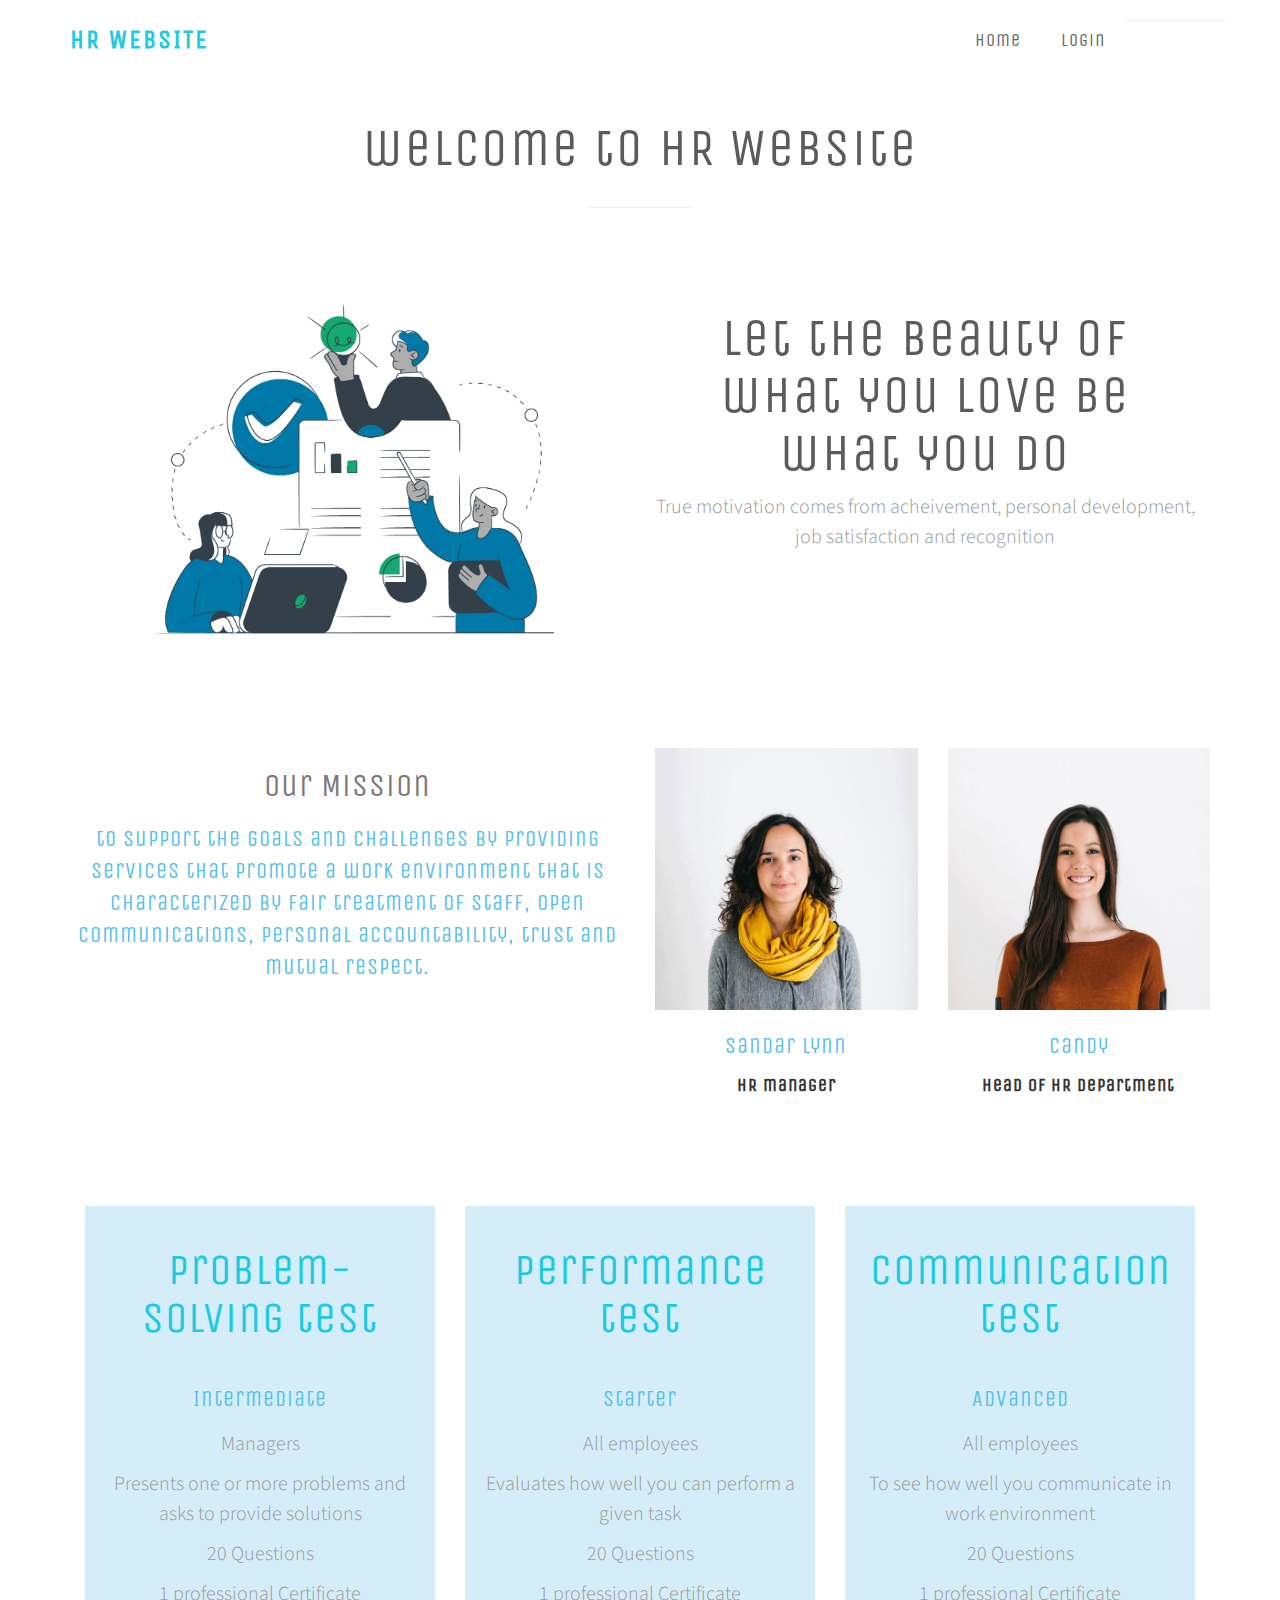
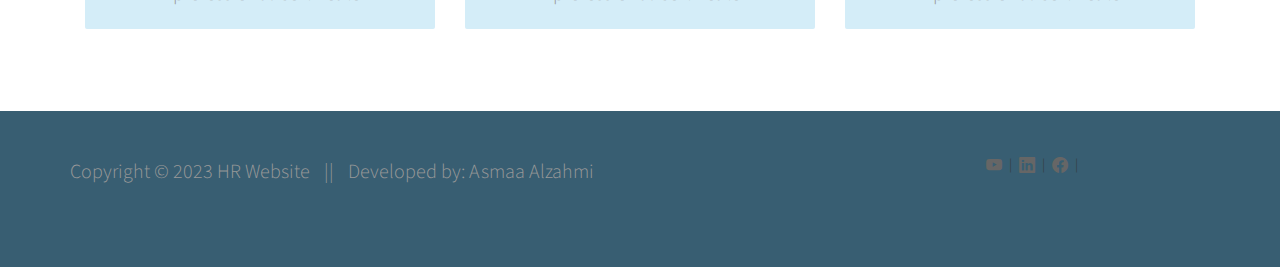
==== commit 4f0ce34a: "Add files via upload" ====
--- a/index.html
+++ b/index.html
@@ -134,11 +134,7 @@
         <div class="about-overlay">
             <h3>Candy </h3>
             <h4>Head of HR Department</h4>
-            <ul class="social-icon">
-                <li><a href="#" class="fa fa-pinterest"></a></li>
-                <li><a href="#" class="fa fa-behance"></a></li>
-                <li><a href="#" class="fa fa-google-plus"></a></li>
-            </ul>
+            
         </div>
     </div>
 </div>
